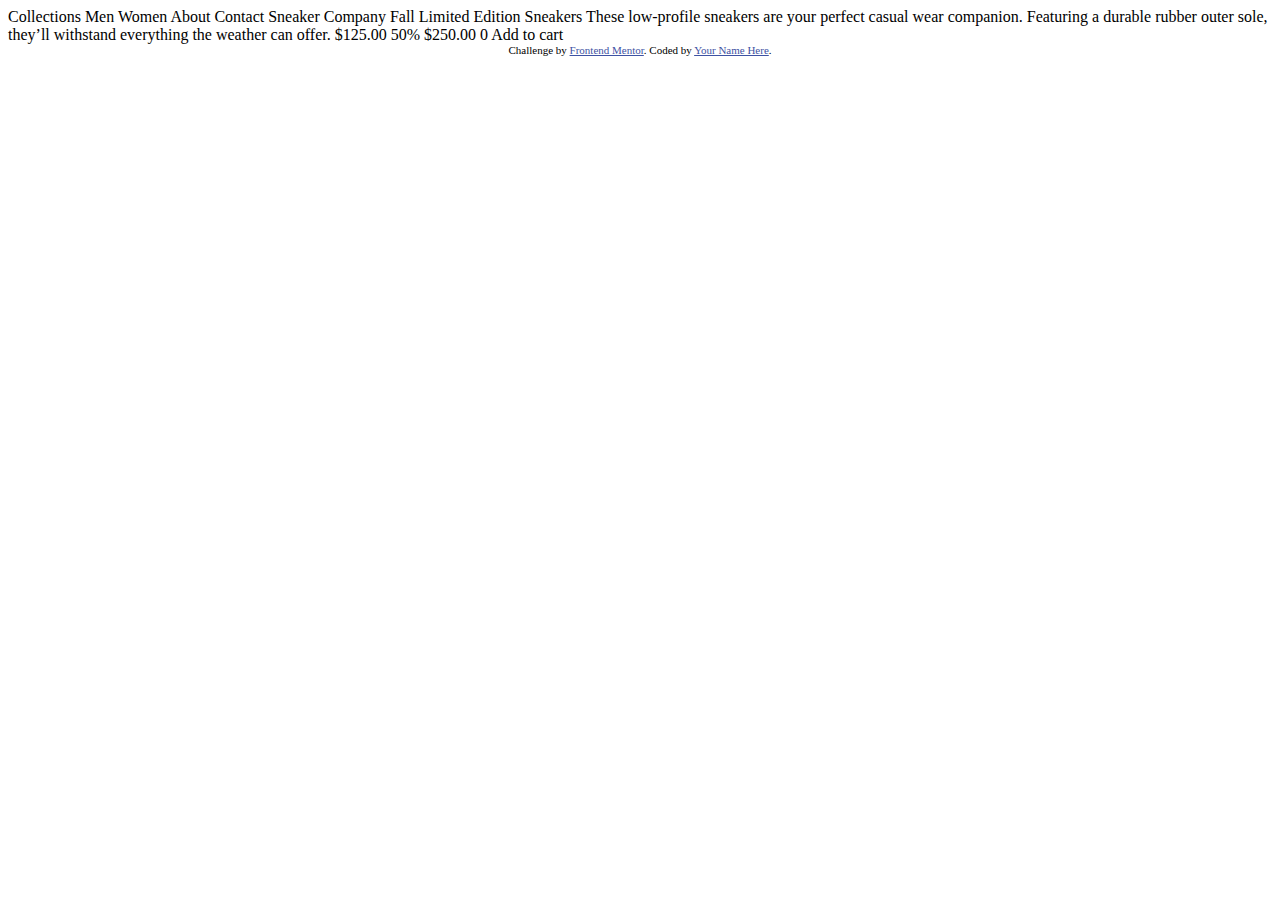
==== Frontend Mentor - ecommerce-product-page-main/index.html @ d1778976 "First Commit - Files provided by Frontend Mentor" ====
<!DOCTYPE html>
<html lang="en">
<head>
  <meta charset="UTF-8">
  <meta name="viewport" content="width=device-width, initial-scale=1.0"> <!-- displays site properly based on user's device -->

  <link rel="icon" type="image/png" sizes="32x32" href="./images/favicon-32x32.png">
  
  <title>Frontend Mentor | E-commerce product page</title>

  <!-- Feel free to remove these styles or customise in your own stylesheet 👍 -->
  <style>
    .attribution { font-size: 11px; text-align: center; }
    .attribution a { color: hsl(228, 45%, 44%); }
  </style>
</head>
<body>

  Collections
  Men
  Women
  About
  Contact

  Sneaker Company

  Fall Limited Edition Sneakers

  These low-profile sneakers are your perfect casual wear companion. Featuring a 
  durable rubber outer sole, they’ll withstand everything the weather can offer.

  $125.00
  50%
  $250.00

  0
  Add to cart
  
  <div class="attribution">
    Challenge by <a href="https://www.frontendmentor.io?ref=challenge" target="_blank">Frontend Mentor</a>. 
    Coded by <a href="#">Your Name Here</a>.
  </div>
</body>
</html>
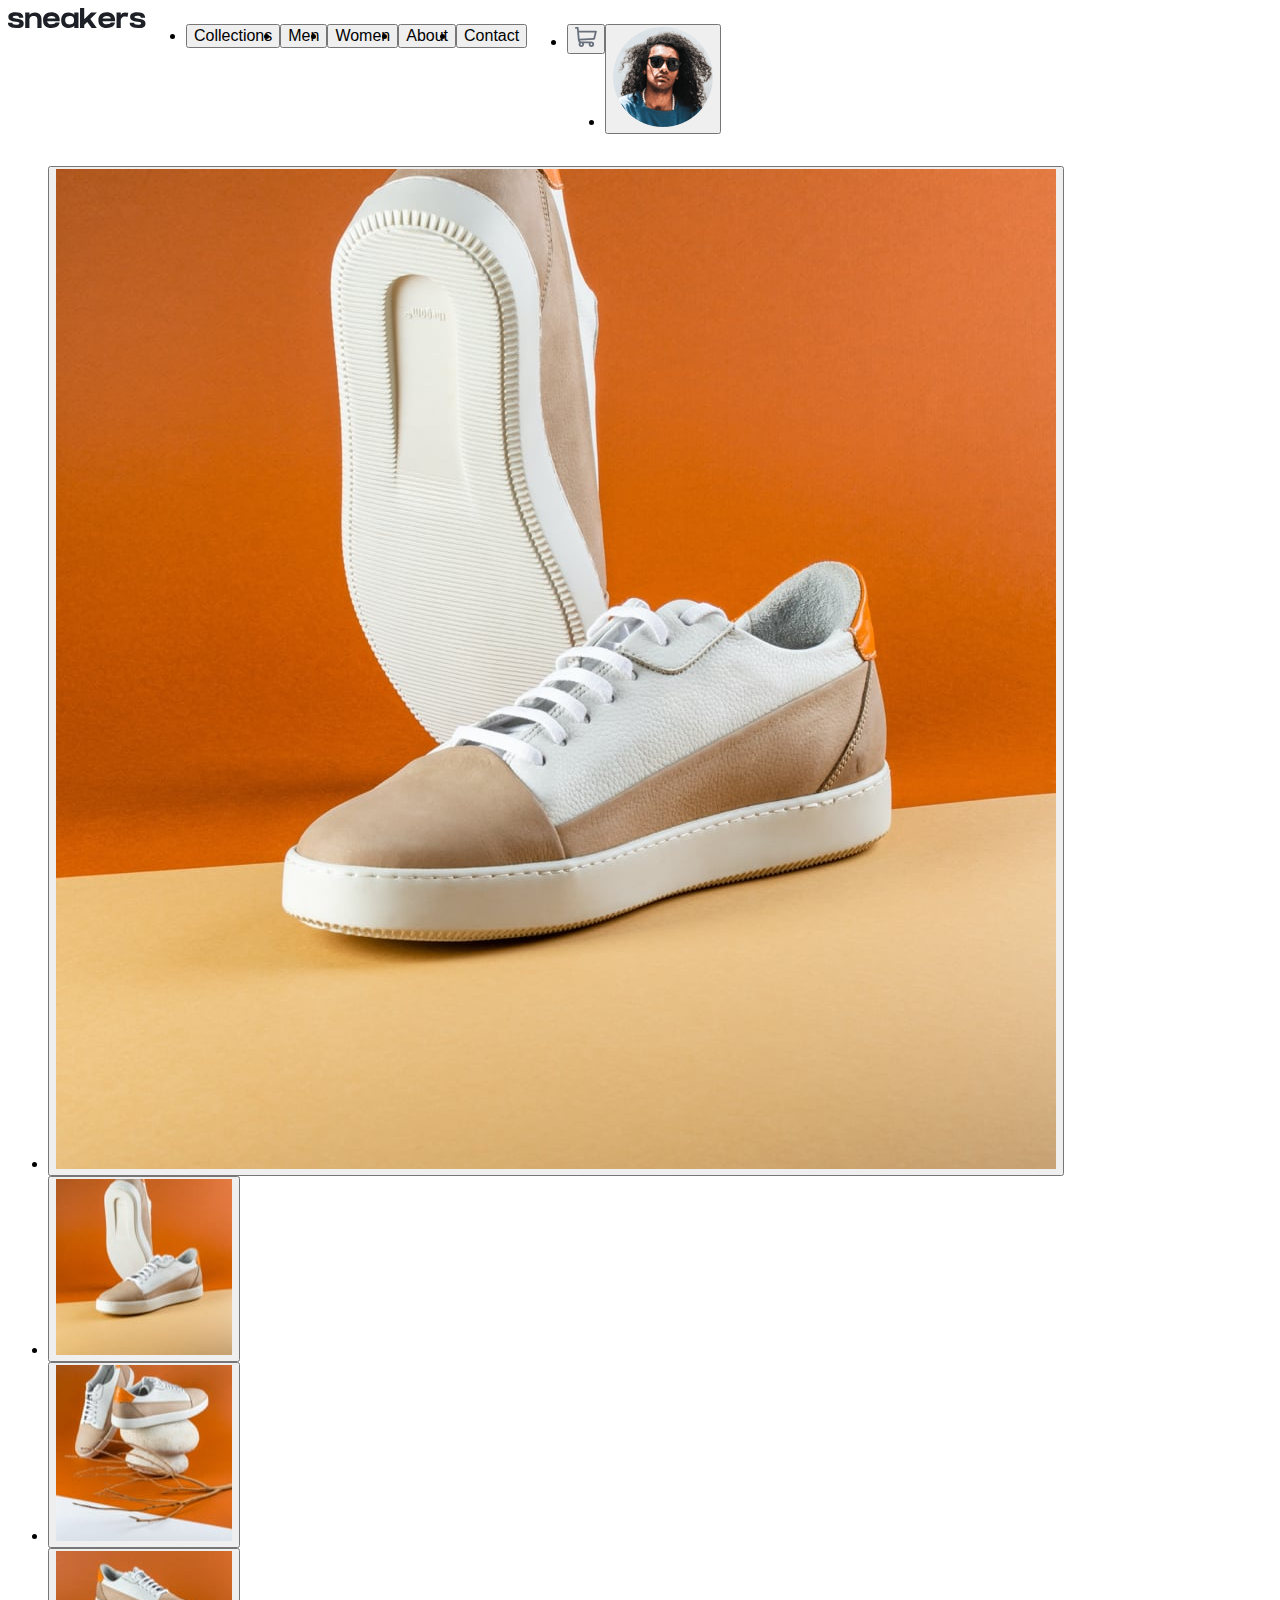
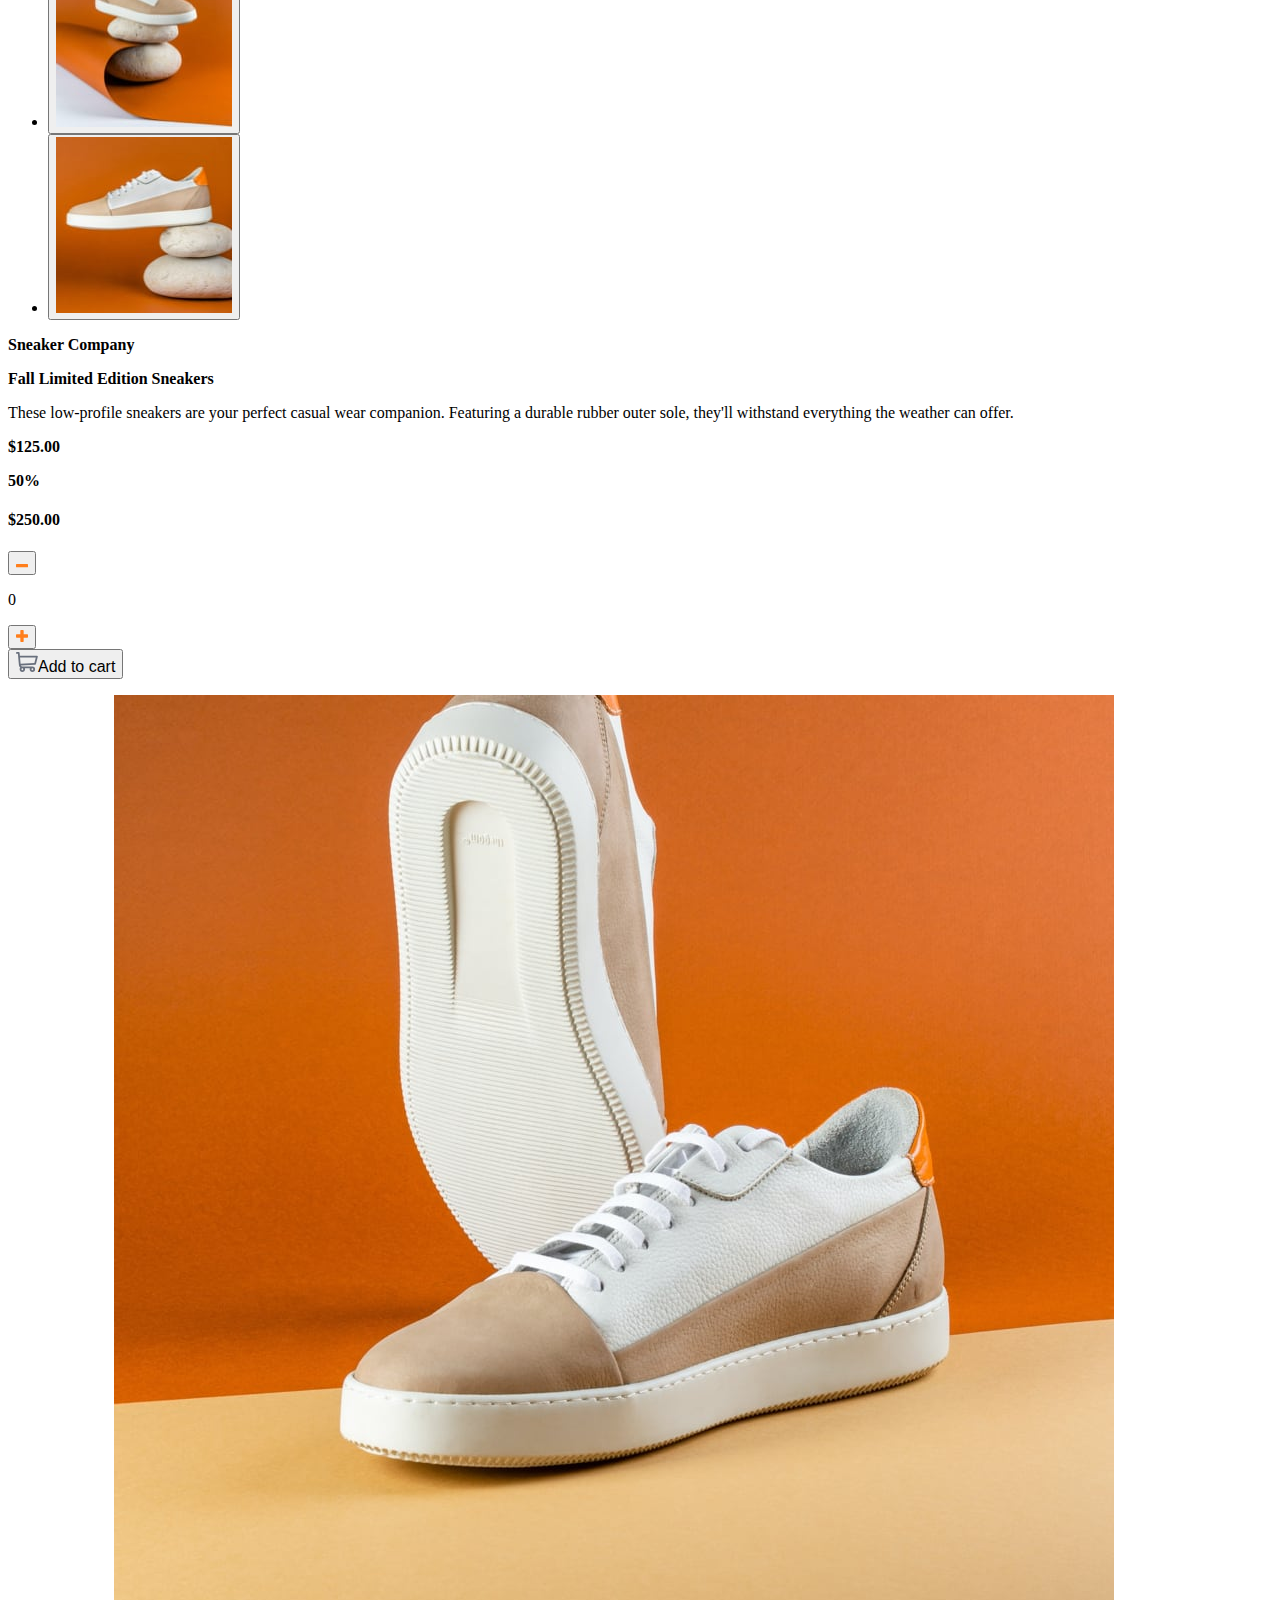
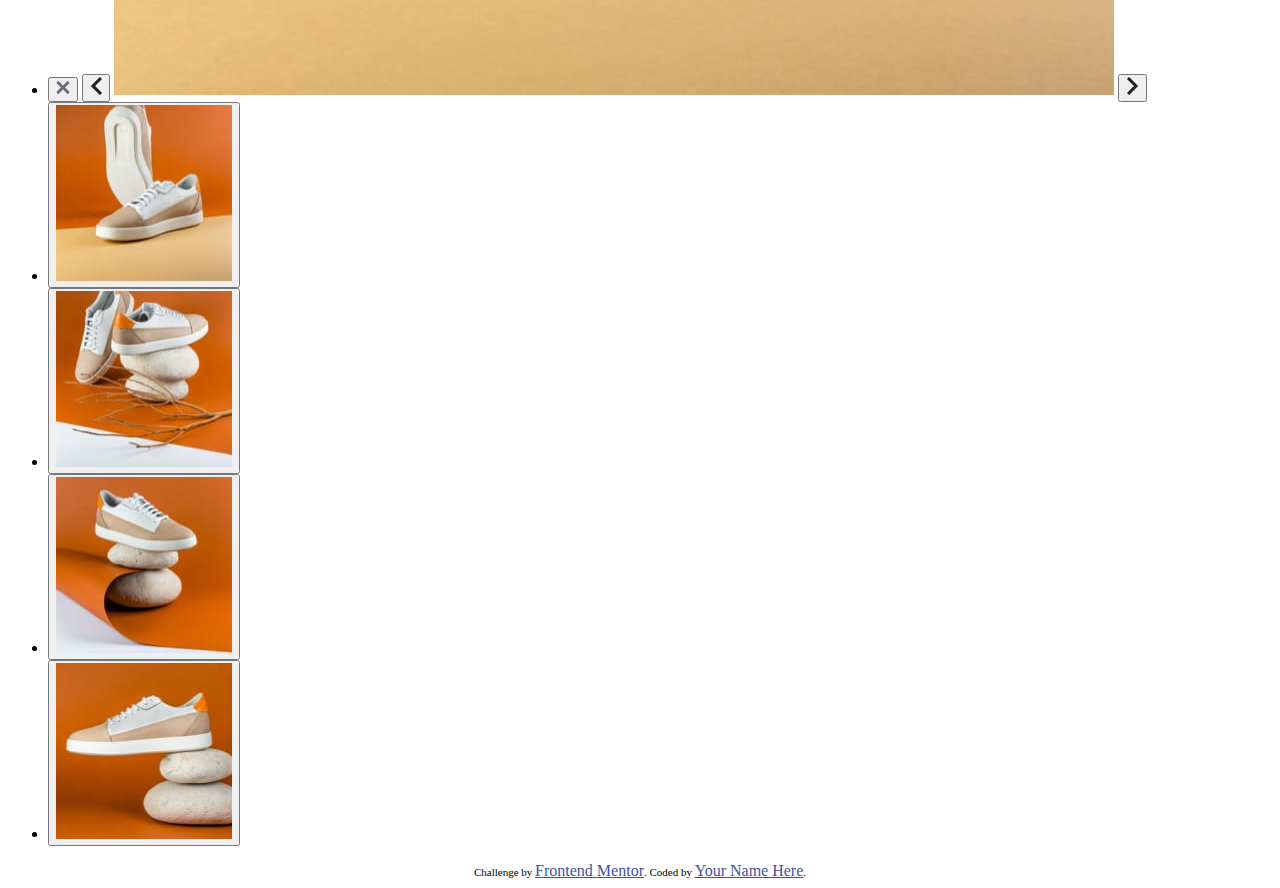
==== commit 97a6e789: "Second Commit - Layout of HTML structure" ====
--- a/Frontend Mentor - ecommerce-product-page-main/index.html
+++ b/Frontend Mentor - ecommerce-product-page-main/index.html
@@ -5,36 +5,104 @@
   <meta name="viewport" content="width=device-width, initial-scale=1.0"> <!-- displays site properly based on user's device -->
 
   <link rel="icon" type="image/png" sizes="32x32" href="./images/favicon-32x32.png">
+  <link rel="stylesheet" href="styles.css">
+  <script src="main.js" defer></script>
+
+  <title>Frontend Mentor | E-commerce product page</title>
   
-  <title>Frontend Mentor | E-commerce product page</title>
-
-  <!-- Feel free to remove these styles or customise in your own stylesheet 👍 -->
-  <style>
-    .attribution { font-size: 11px; text-align: center; }
-    .attribution a { color: hsl(228, 45%, 44%); }
-  </style>
 </head>
 <body>
-
-  Collections
-  Men
-  Women
-  About
-  Contact
-
-  Sneaker Company
-
-  Fall Limited Edition Sneakers
-
-  These low-profile sneakers are your perfect casual wear companion. Featuring a 
-  durable rubber outer sole, they’ll withstand everything the weather can offer.
-
-  $125.00
-  50%
-  $250.00
-
-  0
-  Add to cart
+  <header>
+    <logo><img src="images/logo.svg" alt="logo image"></logo>
+    <nav>
+      <ul class="navBarLeftList">
+        <li>
+          <button>Collections</button>
+        </li>
+        <li>
+          <button>Men</button>
+        </li>
+        <li>
+          <button>Women</button>
+        </li>
+        <li>
+          <button>About</button>
+        </li>
+        <li>
+          <button>Contact</button>
+        </li>
+      </ul>
+      <ul class="navBarRightList">
+        <li>
+          <button><img src="images/icon-cart.svg" alt="cart image and button"></button>
+        </li>
+        <li>
+          <button><img src="images/image-avatar.png" alt="avatar image - portrait of a man with sunglasses"></button>
+        </li>
+      </ul>
+    </nav>
+  </header>
+  <main>
+    <div class="leftContainer">
+      <ul>
+        <li>
+          <button class="mainImageButton"><img src="images/image-product-1.jpg" alt="Image of a pair of shoes"></button>
+        </li>
+        <li>
+          <button><img src="images\image-product-1-thumbnail.jpg" alt="differing thumbnails of same pair of shoes"></button>
+        </li>
+        <li>
+          <button><img src="images\image-product-2-thumbnail.jpg" alt="differing thumbnails of same pair of shoes"></button>
+        </li>
+        <li>
+          <button><img src="images\image-product-3-thumbnail.jpg" alt="differing thumbnails of same pair of shoes"></button>
+        </li>
+        <li>
+          <button><img src="images\image-product-4-thumbnail.jpg" alt="differing thumbnails of same pair of shoes"></button>
+        </li>
+      </ul>
+    </div>
+    <div class="rightContainer">
+      <h3>Sneaker Company</h3>
+      <h1>Fall Limited Edition Sneakers</h1>
+      <p>
+        These low-profile sneakers are your perfect casual wear companion. Featuring a durable rubber outer sole, they<span>&#39;</span>ll withstand everything the weather can offer.
+      </p>
+      <h2>$125.00</h2>
+      <h3>50%</h3>
+      <h4>$250.00</h4>
+      <div class="priceContainer">
+        <div class="priceContainerNumber">
+          <button><img src="images/icon-minus.svg" alt="minus symbol for selection of amount of shoes"></button>
+          <p>0</p>
+          <button><img src="images/icon-plus.svg" alt="plus symbol for selection of amount of shoes"></button>
+        </div>
+        <button><img src="images/icon-cart.svg" alt="icon image of a shopping cart">Add to cart</button>
+      </div>
+    </div>
+    <div class="lightBoxGallery">
+      <ul>
+        <li>
+          <button class="closeLightBoxButton"><img src="images/icon-close.svg" alt="close button image"></button>
+          <button class="previousButton"><img src="images/icon-previous.svg" alt="previous button image"></button>
+          <img src= "images/image-product-1.jpg" class="lightBoxGalleryMain" alt="Image of the shoe product">
+          <button class="nextButton"><img src="images/icon-next.svg" alt="next button image"></button>
+        </li>
+        <li>
+          <button><img src="images\image-product-1-thumbnail.jpg" alt="differing thumbnails of same pair of shoes"></button>
+        </li>
+        <li>
+          <button><img src="images\image-product-2-thumbnail.jpg" alt="differing thumbnails of same pair of shoes"></button>
+        </li>
+        <li>
+          <button><img src="images\image-product-3-thumbnail.jpg" alt="differing thumbnails of same pair of shoes"></button>
+        </li>
+        <li>
+          <button><img src="images\image-product-4-thumbnail.jpg" alt="differing thumbnails of same pair of shoes"></button>
+        </li>
+      </ul>
+    </div>
+  </main>
   
   <div class="attribution">
     Challenge by <a href="https://www.frontendmentor.io?ref=challenge" target="_blank">Frontend Mentor</a>. 
--- a/Frontend Mentor - ecommerce-product-page-main/styles.css
+++ b/Frontend Mentor - ecommerce-product-page-main/styles.css
@@ -0,0 +1,50 @@
+/*GLOBAL SECTION */
+ * {
+     font-size: 16px;
+ }
+
+
+
+/*NAV BAR SECTION */
+
+header {
+    display: flex;
+}
+
+nav {
+    display: flex;
+    width: 100%;
+    height: 10%;
+}
+
+.navBarLeftList {
+    display: flex;
+}
+
+.navBarRightList {
+    display: flex;
+}
+
+
+
+
+
+
+
+
+
+
+
+
+
+
+/* ATTRIBUTES SECTION */
+
+.attribution {
+    font-size: 11px; 
+    text-align: center;
+}
+
+.attribution a {
+     color: hsl(228, 45%, 44%); 
+}
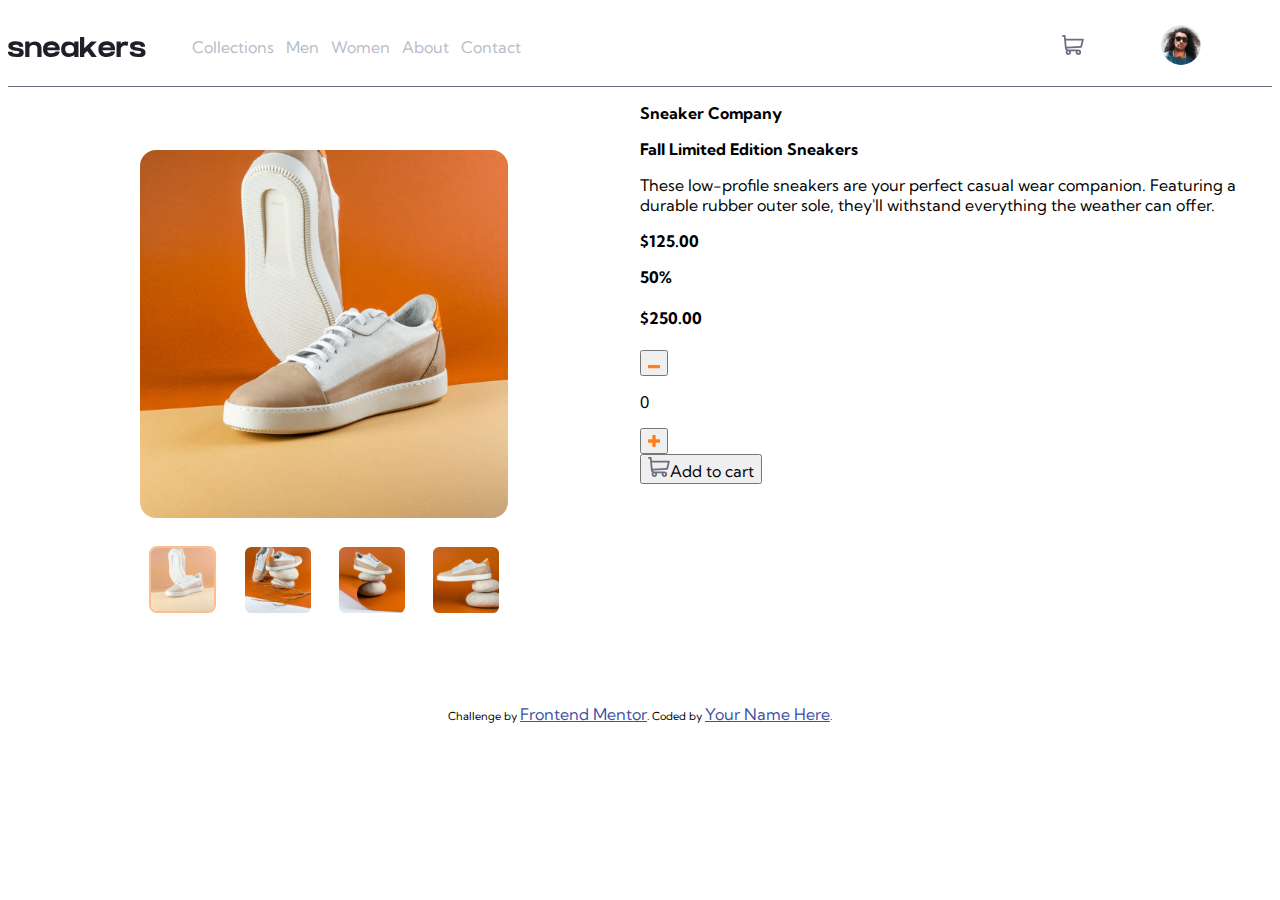
==== commit e8b11df2: "Second Commit - Updates to CSS and beginning JS" ====
--- a/Frontend Mentor - ecommerce-product-page-main/index.html
+++ b/Frontend Mentor - ecommerce-product-page-main/index.html
@@ -6,6 +6,7 @@
 
   <link rel="icon" type="image/png" sizes="32x32" href="./images/favicon-32x32.png">
   <link rel="stylesheet" href="styles.css">
+  <link href="https://fonts.googleapis.com/css2?family=Kumbh+Sans:wght@400;700&display=swap" rel="stylesheet">
   <script src="main.js" defer></script>
 
   <title>Frontend Mentor | E-commerce product page</title>
@@ -13,7 +14,9 @@
 </head>
 <body>
   <header>
-    <logo><img src="images/logo.svg" alt="logo image"></logo>
+    <div class="logoContainer">
+      <img class="logoImage" src="images/logo.svg" alt="logo image">
+    </div>
     <nav>
       <ul class="navBarLeftList">
         <li>
@@ -37,30 +40,32 @@
           <button><img src="images/icon-cart.svg" alt="cart image and button"></button>
         </li>
         <li>
-          <button><img src="images/image-avatar.png" alt="avatar image - portrait of a man with sunglasses"></button>
+          <button><img class="avatarImage" src="images/image-avatar.png" alt="avatar image - portrait of a man with sunglasses"></button>
         </li>
       </ul>
     </nav>
   </header>
   <main>
-    <div class="leftContainer">
-      <ul>
-        <li>
-          <button class="mainImageButton"><img src="images/image-product-1.jpg" alt="Image of a pair of shoes"></button>
-        </li>
-        <li>
-          <button><img src="images\image-product-1-thumbnail.jpg" alt="differing thumbnails of same pair of shoes"></button>
-        </li>
-        <li>
-          <button><img src="images\image-product-2-thumbnail.jpg" alt="differing thumbnails of same pair of shoes"></button>
-        </li>
-        <li>
-          <button><img src="images\image-product-3-thumbnail.jpg" alt="differing thumbnails of same pair of shoes"></button>
-        </li>
-        <li>
-          <button><img src="images\image-product-4-thumbnail.jpg" alt="differing thumbnails of same pair of shoes"></button>
-        </li>
-      </ul>
+    <div class="leftContainerOuter">
+      <div class="leftContainerInner">
+        <div class="mainImageContainer">
+          <button class="mainImageButton"><img class="mainImage" src="images/image-product-1.jpg" alt="Image of a pair of shoes"></button>
+        </div>
+        <ul class = leftContainerList>
+          <li>
+            <button id="listOne" class="active"><img src="images/image-product-1-thumbnail.jpg" alt="differing thumbnails of same pair of shoes"></button>
+          </li>
+          <li>
+            <button id="listTwo"><img src="images/image-product-2-thumbnail.jpg" alt="differing thumbnails of same pair of shoes"></button>
+          </li>
+          <li>
+            <button id="listThree"><img src="images/image-product-3-thumbnail.jpg" alt="differing thumbnails of same pair of shoes"></button>
+          </li>
+          <li>
+            <button id="listFour"><img src="images/image-product-4-thumbnail.jpg" alt="differing thumbnails of same pair of shoes"></button>
+          </li>
+        </ul>
+      </div>
     </div>
     <div class="rightContainer">
       <h3>Sneaker Company</h3>
@@ -80,6 +85,8 @@
         <button><img src="images/icon-cart.svg" alt="icon image of a shopping cart">Add to cart</button>
       </div>
     </div>
+  </main>
+  <section>
     <div class="lightBoxGallery">
       <ul>
         <li>
@@ -102,7 +109,7 @@
         </li>
       </ul>
     </div>
-  </main>
+  </section>
   
   <div class="attribution">
     Challenge by <a href="https://www.frontendmentor.io?ref=challenge" target="_blank">Frontend Mentor</a>. 
--- a/Frontend Mentor - ecommerce-product-page-main/styles.css
+++ b/Frontend Mentor - ecommerce-product-page-main/styles.css
@@ -1,30 +1,189 @@
 /*GLOBAL SECTION */
  * {
      font-size: 16px;
+     font-family: 'Kumbh Sans', sans-serif;
  }
 
+ html {
+     max-height: 300rem;
+ }
+
 
 
 /*NAV BAR SECTION */
 
 header {
     display: flex;
+    border-bottom: 0.1rem solid hsl(219, 9%, 45%);
+}
+
+.logoContainer {
+    display: flex;
+    align-items: center;
+}
+
+.logoImage {
+    display: flex;
 }
 
 nav {
-    display: flex;
+    display: grid;
     width: 100%;
     height: 10%;
+    align-items: center;
+    grid-template-columns: 3fr 1fr;
+}
+
+nav button {
+    background-color: white;
+    border: none;
+    color: hsl(220, 14%, 75%);
+}
+
+nav li {
+    list-style-type: none;
 }
 
 .navBarLeftList {
     display: flex;
+    grid-column: 1 / 1;
+    height: 100%;
+    align-items: center;
+}
+
+.navBarLeftList li {
+    display: flex;
+    height: 100%;
+}
+
+.navBarLeftList button:hover {
+    border-bottom: 0.2rem solid orange;
+    color: black;
+    transition: 0.1s;
 }
 
 .navBarRightList {
     display: flex;
-}
-
+    grid-column: 2 / 2;
+    align-items: center;
+    justify-content: space-evenly;
+    padding: 0;
+}
+
+
+.avatarImage {
+    height: 2.5rem;
+    width: 2.5rem;
+    border-radius: 50%;
+}
+
+.avatarImage:hover {
+    border: 0.2rem solid hsl(26, 100%, 55%);
+    transition: 0.1s;
+}
+
+
+/* MAIN SECTION */
+
+main {
+    display: grid;
+    grid-template-columns: 1fr 1fr;
+    max-height: 60rem;
+    height: max-content;
+}
+
+.leftContainerOuter {
+    grid-column: 1 / 1;
+    display: flex;
+    height: fit-content;
+    width: fit-content;
+    justify-content: center;
+    align-items: center;
+    padding: 10%;
+}
+
+.leftContainerInner {
+    display: grid;
+    grid-template-rows: 3fr 1fr;
+    grid-template-columns: 1fr 3fr 3fr 1fr;
+    flex-wrap: wrap;
+    justify-items: center;
+}
+
+.mainImageContainer {
+    display: flex;
+    grid-area: 1 / 2 / 1 / span 2;
+    flex-direction: column;
+    align-items: center;
+    justify-content: center;
+}
+
+.mainImageButton {
+    max-height: 23rem;
+    max-width: 23rem;
+    border: none;
+    background-color: white;
+    padding: 0;
+}
+
+.mainImage {
+    max-height: 100%;
+    max-width: 100%;
+    border-radius: 1rem;
+}
+
+.leftContainerInner li {
+    list-style-type: none;
+    display: flex;
+    align-items: center;
+    justify-content: space-evenly;
+
+}
+
+.leftContainerList {
+    display: flex;
+    flex-direction: row;
+    grid-area: 2 / 2 / 2 / span 2;
+    padding: 0;
+    align-items: center;
+    max-width: 25rem;
+}
+
+.leftContainerList li {
+    width: fit-content;
+    height: fit-content;
+}
+
+.leftContainerList img {
+    max-width: 100%;
+    max-height: 100%;
+    display: flex;
+    border-radius: 0.4rem;
+}
+
+.leftContainerList button {
+    max-width: 70%;
+    max-height: 70%;
+    display: flex;
+    justify-content: center;
+    align-items: center;
+    padding: 0;
+    border-radius: 0.5rem;
+    border: none;
+}
+
+.leftContainerList .active {
+    border: 2px solid hsl(26, 100%, 55%);
+    opacity: 0.5;
+
+}
+
+
+/* LIGHT BOX SECTION */
+
+.lightBoxGallery {
+    display: none;
+}
 
 
 
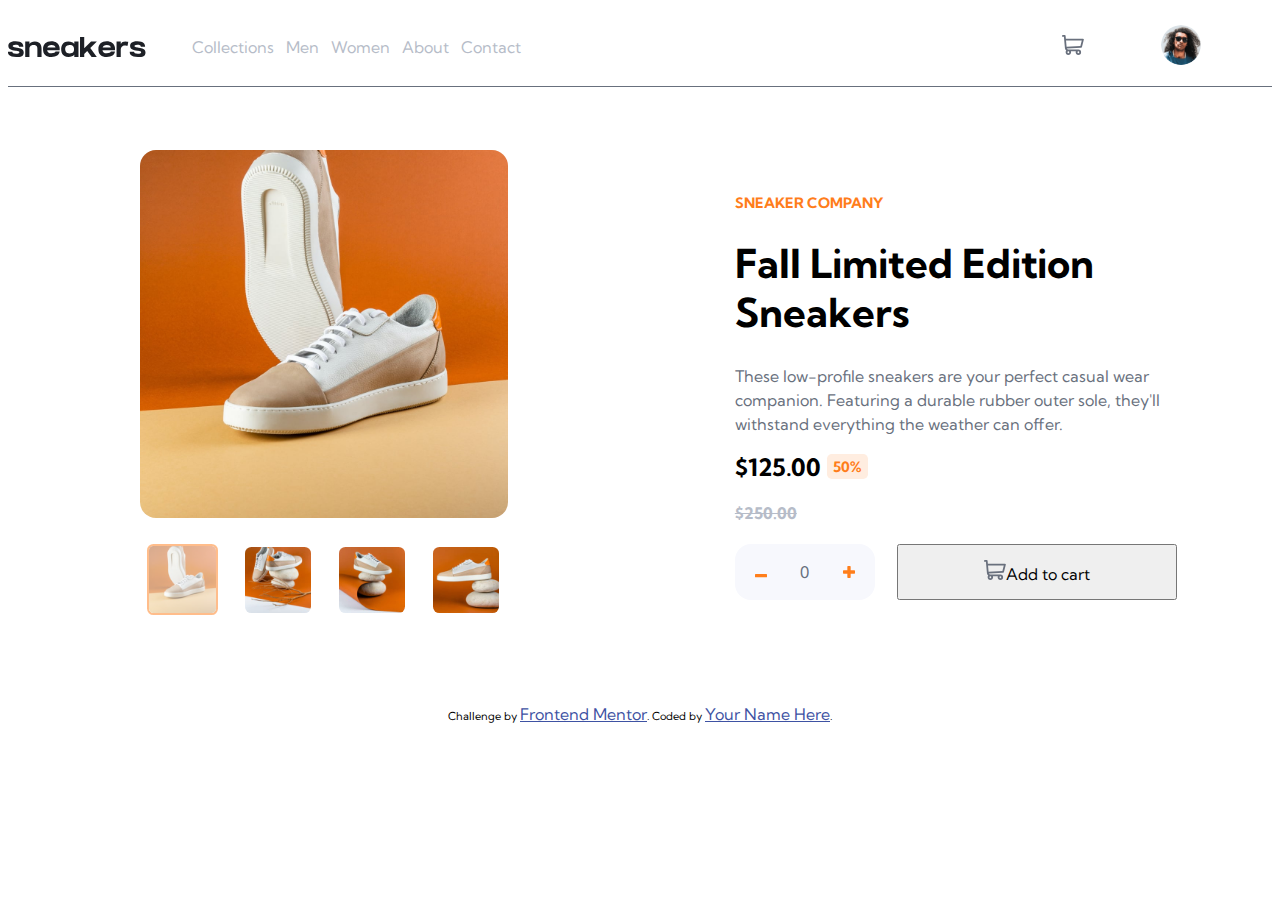
==== commit 4bbc6dc2: "Fourth Commit - Updates to desktop functionality" ====
--- a/Frontend Mentor - ecommerce-product-page-main/index.html
+++ b/Frontend Mentor - ecommerce-product-page-main/index.html
@@ -49,40 +49,48 @@
     <div class="leftContainerOuter">
       <div class="leftContainerInner">
         <div class="mainImageContainer">
-          <button class="mainImageButton"><img class="mainImage" src="images/image-product-1.jpg" alt="Image of a pair of shoes"></button>
+          <img class="mainImage" src="images/image-product-1.jpg" alt="Image of a pair of shoes">
         </div>
-        <ul class = leftContainerList>
-          <li>
-            <button id="listOne" class="active"><img src="images/image-product-1-thumbnail.jpg" alt="differing thumbnails of same pair of shoes"></button>
-          </li>
-          <li>
-            <button id="listTwo"><img src="images/image-product-2-thumbnail.jpg" alt="differing thumbnails of same pair of shoes"></button>
-          </li>
-          <li>
-            <button id="listThree"><img src="images/image-product-3-thumbnail.jpg" alt="differing thumbnails of same pair of shoes"></button>
-          </li>
-          <li>
-            <button id="listFour"><img src="images/image-product-4-thumbnail.jpg" alt="differing thumbnails of same pair of shoes"></button>
-          </li>
-        </ul>
+        <form class = leftContainerList>
+          <label for="listOne">
+            <input type="radio" id="listOne" name="shoe" value="listOne" checked>
+            <img src="images/image-product-1-thumbnail.jpg" alt="differing thumbnails of same pair of shoes">
+          </label>
+          <label for="listTwo">
+            <input type="radio" id="listTwo" name="shoe" value="listTwo">
+            <img src="images/image-product-2-thumbnail.jpg" alt="differing thumbnails of same pair of shoes">
+          </label>
+          <label for="listThree">
+            <input type="radio" id="listThree" name="shoe" value="listThree">
+            <img src="images/image-product-3-thumbnail.jpg" alt="differing thumbnails of same pair of shoes">
+          </label>
+          <label>
+            <input type="radio" id="listFour" name="shoe" value="listFour"> 
+            <img src="images/image-product-4-thumbnail.jpg" alt="differing thumbnails of same pair of shoes">
+          </label>
+        </form>
       </div>
     </div>
-    <div class="rightContainer">
-      <h3>Sneaker Company</h3>
-      <h1>Fall Limited Edition Sneakers</h1>
-      <p>
-        These low-profile sneakers are your perfect casual wear companion. Featuring a durable rubber outer sole, they<span>&#39;</span>ll withstand everything the weather can offer.
-      </p>
-      <h2>$125.00</h2>
-      <h3>50%</h3>
-      <h4>$250.00</h4>
-      <div class="priceContainer">
-        <div class="priceContainerNumber">
-          <button><img src="images/icon-minus.svg" alt="minus symbol for selection of amount of shoes"></button>
-          <p>0</p>
-          <button><img src="images/icon-plus.svg" alt="plus symbol for selection of amount of shoes"></button>
+    <div class="rightOuterContainer">
+      <div class="rightInnerContainer">
+        <h3>SNEAKER COMPANY</h3>
+        <h1>Fall Limited Edition Sneakers</h1>
+        <p>
+          These low-profile sneakers are your perfect casual wear companion. Featuring a durable rubber outer sole, they<span>&#39;</span>ll withstand everything the weather can offer.
+        </p>
+        <div class="priceValuesContainer">
+          <h2>$125.00</h2>
+          <h3 id="rightH3">50%</h3> 
+        </div> 
+        <h4>$250.00</h4>
+        <div class="priceContainer">
+          <div class="priceContainerNumber">
+            <button><img src="images/icon-minus.svg" alt="minus symbol for selection of amount of shoes"></button>
+            <p>0</p>
+            <button><img src="images/icon-plus.svg" alt="plus symbol for selection of amount of shoes"></button>
+          </div>
+          <button><img src="images/icon-cart.svg" alt="icon image of a shopping cart">Add to cart</button>
         </div>
-        <button><img src="images/icon-cart.svg" alt="icon image of a shopping cart">Add to cart</button>
       </div>
     </div>
   </main>
--- a/Frontend Mentor - ecommerce-product-page-main/styles.css
+++ b/Frontend Mentor - ecommerce-product-page-main/styles.css
@@ -92,6 +92,8 @@
     height: max-content;
 }
 
+/* MAIN LEFT SECTION */
+
 .leftContainerOuter {
     grid-column: 1 / 1;
     display: flex;
@@ -118,26 +120,10 @@
     justify-content: center;
 }
 
-.mainImageButton {
+.mainImage {
     max-height: 23rem;
     max-width: 23rem;
-    border: none;
-    background-color: white;
-    padding: 0;
-}
-
-.mainImage {
-    max-height: 100%;
-    max-width: 100%;
     border-radius: 1rem;
-}
-
-.leftContainerInner li {
-    list-style-type: none;
-    display: flex;
-    align-items: center;
-    justify-content: space-evenly;
-
 }
 
 .leftContainerList {
@@ -149,34 +135,109 @@
     max-width: 25rem;
 }
 
-.leftContainerList li {
-    width: fit-content;
-    height: fit-content;
+.leftContainerList label {
+    display: flex;
+    justify-content: center;
+}
+
+.leftContainerList [type=radio] {
+    position: absolute;
+    opacity: 0;
+    width: 0;
+    height: 0;
+}
+
+.leftContainerList [type=radio] + img {
+    cursor: pointer;
 }
 
 .leftContainerList img {
-    max-width: 100%;
-    max-height: 100%;
-    display: flex;
-    border-radius: 0.4rem;
-}
-
-.leftContainerList button {
     max-width: 70%;
     max-height: 70%;
     display: flex;
-    justify-content: center;
-    align-items: center;
-    padding: 0;
-    border-radius: 0.5rem;
-    border: none;
-}
-
-.leftContainerList .active {
+    border-radius: 0.4rem;
+}
+
+
+.leftContainerList [type=radio]:checked + img {
     border: 2px solid hsl(26, 100%, 55%);
     opacity: 0.5;
-
-}
+}
+
+/*MAIN RIGHT SECTION */
+
+.rightOuterContainer {
+    display: flex;
+    justify-content: center;
+    align-items: center;
+}
+
+.rightInnerContainer {
+    height: 70%;
+    width: 70%;
+}
+
+.rightInnerContainer h1 {
+    font-size: 2.5rem;
+}
+
+.rightInnerContainer p {
+    color:hsl(219, 9%, 45%);
+    line-height: 1.5rem;
+}
+
+.priceValuesContainer {
+    display: flex;
+    align-items: center;
+    width: 30%;
+    height: fit-content;
+    justify-content: space-between;
+}
+
+.rightInnerContainer h2 {
+    font-size: 1.5rem;
+    display: inline;
+    margin: 0;
+}
+
+.rightInnerContainer h3 {
+    color: hsl(26, 100%, 55%);
+    font-size: 0.9rem;
+}
+
+#rightH3 {
+    background-color: hsl(25, 100%, 94%);
+    width: fit-content;
+    padding: 0.2rem 0.4rem;
+    border-radius: 0.3rem;
+    margin: 0;
+}
+
+.rightInnerContainer h4 {
+    color: hsl(220, 14%, 75%);
+    text-decoration: line-through;
+}
+
+.priceContainer {
+    display: grid;
+    grid-template-columns: 1fr 2fr;
+    column-gap: 5%;
+}
+
+.priceContainerNumber {
+    grid-column: 1 / 1;
+    display: flex;
+    background-color: hsl(223, 64%, 98%);
+    align-items: center;
+    justify-content: space-around;
+    border-radius: 1rem;
+}
+.priceContainerNumber button {
+    border: none;
+    background-color: hsl(223, 64%, 98%);
+}
+
+
 
 
 /* LIGHT BOX SECTION */
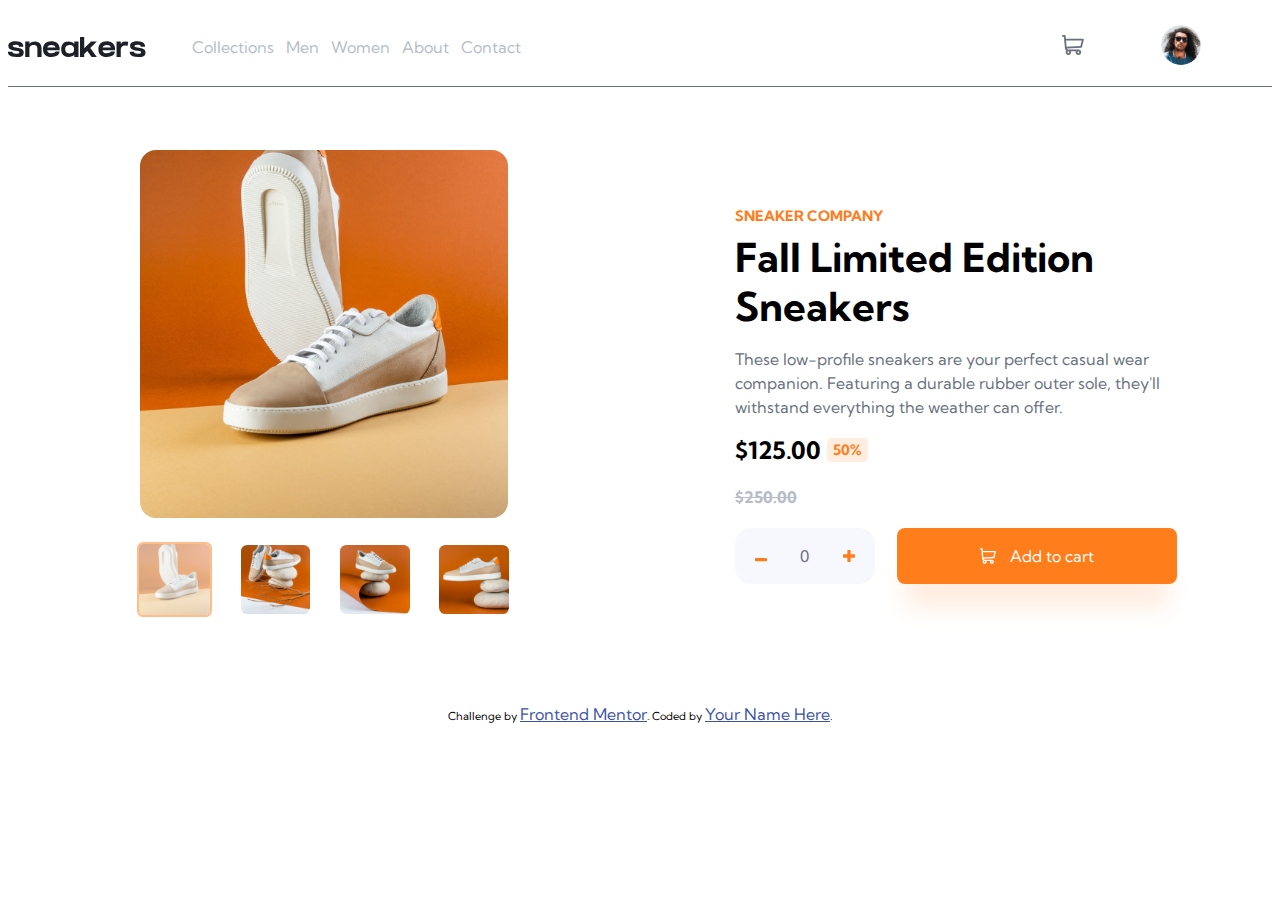
==== commit 75134073: "25/5 Commit - Updated CSS and Lightbox" ====
--- a/Frontend Mentor - ecommerce-product-page-main/index.html
+++ b/Frontend Mentor - ecommerce-product-page-main/index.html
@@ -85,37 +85,43 @@
         <h4>$250.00</h4>
         <div class="priceContainer">
           <div class="priceContainerNumber">
-            <button><img src="images/icon-minus.svg" alt="minus symbol for selection of amount of shoes"></button>
-            <p>0</p>
-            <button><img src="images/icon-plus.svg" alt="plus symbol for selection of amount of shoes"></button>
+            <button id="minusShoe"><img src="images/icon-minus.svg" alt="minus symbol for selection of amount of shoes"></button>
+            <p><span class="shoeTally">0</span></p>
+            <button id="addShoe"><img src="images/icon-plus.svg" alt="plus symbol for selection of amount of shoes"></button>
           </div>
-          <button><img src="images/icon-cart.svg" alt="icon image of a shopping cart">Add to cart</button>
+          <button class="addToCartButton"><img src="images/icon-cart.svg" alt="icon image of a shopping cart">Add to cart</button>
         </div>
       </div>
     </div>
   </main>
   <section>
     <div class="lightBoxGallery">
-      <ul>
-        <li>
+      <div class="leftContainerInner">
+        <div class="mainImageContainer">
           <button class="closeLightBoxButton"><img src="images/icon-close.svg" alt="close button image"></button>
           <button class="previousButton"><img src="images/icon-previous.svg" alt="previous button image"></button>
-          <img src= "images/image-product-1.jpg" class="lightBoxGalleryMain" alt="Image of the shoe product">
+          <img class="mainImage" src="images/image-product-1.jpg" alt="Image of a pair of shoes">
           <button class="nextButton"><img src="images/icon-next.svg" alt="next button image"></button>
-        </li>
-        <li>
-          <button><img src="images\image-product-1-thumbnail.jpg" alt="differing thumbnails of same pair of shoes"></button>
-        </li>
-        <li>
-          <button><img src="images\image-product-2-thumbnail.jpg" alt="differing thumbnails of same pair of shoes"></button>
-        </li>
-        <li>
-          <button><img src="images\image-product-3-thumbnail.jpg" alt="differing thumbnails of same pair of shoes"></button>
-        </li>
-        <li>
-          <button><img src="images\image-product-4-thumbnail.jpg" alt="differing thumbnails of same pair of shoes"></button>
-        </li>
-      </ul>
+        </div>
+        <form class = leftContainerList>
+          <label for="listOne">
+            <input type="radio" id="listOne" name="shoe" value="listOne" checked>
+            <img src="images/image-product-1-thumbnail.jpg" alt="differing thumbnails of same pair of shoes">
+          </label>
+          <label for="listTwo">
+            <input type="radio" id="listTwo" name="shoe" value="listTwo">
+            <img src="images/image-product-2-thumbnail.jpg" alt="differing thumbnails of same pair of shoes">
+          </label>
+          <label for="listThree">
+            <input type="radio" id="listThree" name="shoe" value="listThree">
+            <img src="images/image-product-3-thumbnail.jpg" alt="differing thumbnails of same pair of shoes">
+          </label>
+          <label>
+            <input type="radio" id="listFour" name="shoe" value="listFour"> 
+            <img src="images/image-product-4-thumbnail.jpg" alt="differing thumbnails of same pair of shoes">
+          </label>
+        </form>
+      </div>
     </div>
   </section>
   
--- a/Frontend Mentor - ecommerce-product-page-main/styles.css
+++ b/Frontend Mentor - ecommerce-product-page-main/styles.css
@@ -90,6 +90,8 @@
     grid-template-columns: 1fr 1fr;
     max-height: 60rem;
     height: max-content;
+    justify-items: center;
+    align-items:center;
 }
 
 /* MAIN LEFT SECTION */
@@ -101,7 +103,7 @@
     width: fit-content;
     justify-content: center;
     align-items: center;
-    padding: 10%;
+    padding: 10% 5%;
 }
 
 .leftContainerInner {
@@ -126,6 +128,11 @@
     border-radius: 1rem;
 }
 
+.mainImage:hover {
+    opacity: 0.5;
+    transition: 0.1s;
+}
+
 .leftContainerList {
     display: flex;
     flex-direction: row;
@@ -179,6 +186,7 @@
 
 .rightInnerContainer h1 {
     font-size: 2.5rem;
+    margin: 0.5rem 0;
 }
 
 .rightInnerContainer p {
@@ -203,6 +211,7 @@
 .rightInnerContainer h3 {
     color: hsl(26, 100%, 55%);
     font-size: 0.9rem;
+    margin: 0;
 }
 
 #rightH3 {
@@ -237,6 +246,29 @@
     background-color: hsl(223, 64%, 98%);
 }
 
+.addToCartButton {
+    background-color: hsl(26, 100%, 55%);
+    color: white;
+    display: flex;
+    align-items: center;
+    justify-content: center;
+    border: none;
+    border-radius: 0.5rem;
+    box-shadow: 0rem 2rem 1.5rem -0.5rem hsl(25, 100%, 94%);
+}
+
+.addToCartButton:hover {
+    opacity: 0.5;
+}
+
+.addToCartButton img {
+    color: white;
+    filter:brightness(0) invert(1);
+    margin-right: 5%;
+    height: 1rem;
+    width: 1rem;
+}
+
 
 
 
@@ -244,9 +276,75 @@
 
 .lightBoxGallery {
     display: none;
-}
-
-
+    position: absolute;
+    top: 0%;
+    left: 0%;
+    height: 100%;
+    width: 100%;
+    background-color: hsla(0, 0%, 0%, 0.75);
+    z-index: 1;
+    align-items: center;
+    justify-content: center;
+}
+
+.lightBoxGallery .mainImageContainer {
+    position: relative;
+}
+
+.closeLightBoxButton {
+    background-color:hsla(0, 0%, 0%, 0);
+    border: none;
+    padding: 0;
+    position: absolute;
+    top: -10%;
+    right: 0%;
+}
+
+.closeLightBoxButton img {
+    filter: brightness(0) invert(1);
+}
+
+
+.previousButton {
+    position: absolute;
+    left: -5.5%;
+    top: 45%;
+    border-radius: 50%;
+    padding: 1rem;
+    border: 0;
+}
+
+.previousButton img {
+    display: flex;
+    height: 70%;
+    width: 70%;
+}
+
+.previousButton:active {
+    background-color: hsl(26, 100%, 55%);
+    transition: 0.1s;
+}
+
+.nextButton {
+    position: absolute;
+    right: -5.5%;
+    top: 45%;
+    border-radius: 50%;
+    padding: 1rem;
+    border: 0;
+}
+
+.nextButton img {
+    display: flex;
+    height: 70%;
+    width: 70%;
+    margin-left: 22%;
+}
+
+.nextButton:active {
+    background-color: hsl(26, 100%, 55%);
+    transition: 0.1s;
+}
 
 
 
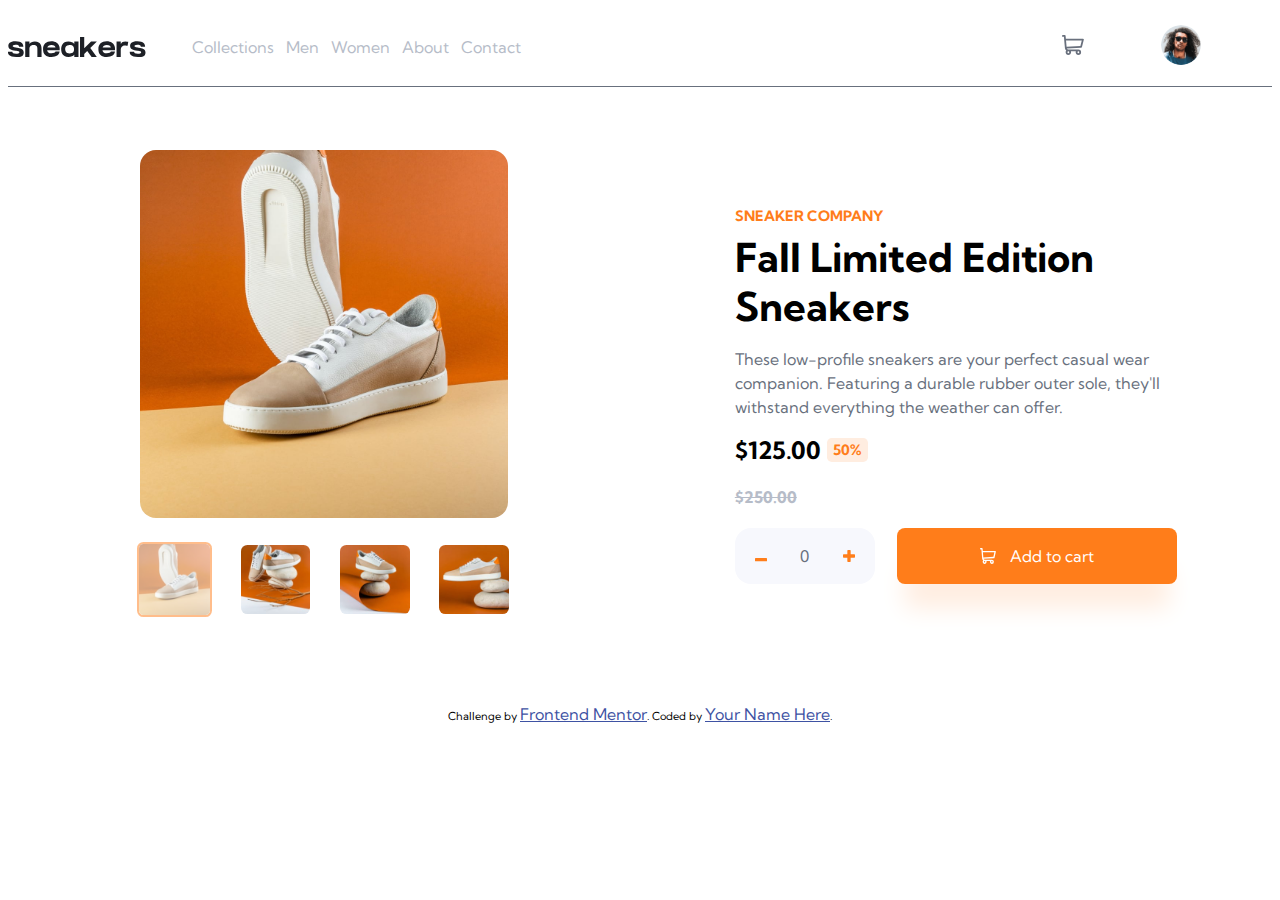
==== commit cc7af89c: "26.5.22 Commit - Updated JS logic for Desktop" ====
--- a/Frontend Mentor - ecommerce-product-page-main/index.html
+++ b/Frontend Mentor - ecommerce-product-page-main/index.html
@@ -36,8 +36,24 @@
         </li>
       </ul>
       <ul class="navBarRightList">
-        <li>
-          <button><img src="images/icon-cart.svg" alt="cart image and button"></button>
+        <li id="cartButton">
+          <button><img src="images/icon-cart.svg" alt="cart image and button"><span id="cartValueNumber">0</span></button>
+          <div class = "cartContainer">
+            <p>Cart</p>
+            <div class="cartContainerEmpty">
+              <p>Your cart is empty.</p>
+            </div>
+            <div class="cartContainerContents">
+              <div>
+                <img src="images/image-product-1-thumbnail.jpg" alt="shoe thumbnail">
+                <p>Fall Limited Edition Sneakers</p>
+                <br>
+                <p>$125.00 x</p><span class = "itemTally"></span> <span class="totalCost"></span>
+                <img src="images/icon-delete.svg" alt="Delete item / rubbish bin">
+              </div>
+              <button class="checkoutButton">Checkout</button>
+            </div>
+          </div>
         </li>
         <li>
           <button><img class="avatarImage" src="images/image-avatar.png" alt="avatar image - portrait of a man with sunglasses"></button>
@@ -64,7 +80,7 @@
             <input type="radio" id="listThree" name="shoe" value="listThree">
             <img src="images/image-product-3-thumbnail.jpg" alt="differing thumbnails of same pair of shoes">
           </label>
-          <label>
+          <label for="listFour">
             <input type="radio" id="listFour" name="shoe" value="listFour"> 
             <img src="images/image-product-4-thumbnail.jpg" alt="differing thumbnails of same pair of shoes">
           </label>
@@ -103,9 +119,9 @@
           <img class="mainImage" src="images/image-product-1.jpg" alt="Image of a pair of shoes">
           <button class="nextButton"><img src="images/icon-next.svg" alt="next button image"></button>
         </div>
-        <form class = leftContainerList>
+        <form class = "leftContainerList">
           <label for="listOne">
-            <input type="radio" id="listOne" name="shoe" value="listOne" checked>
+            <input type="radio" id="listOne" name="shoe" value="listOne">
             <img src="images/image-product-1-thumbnail.jpg" alt="differing thumbnails of same pair of shoes">
           </label>
           <label for="listTwo">
@@ -113,10 +129,10 @@
             <img src="images/image-product-2-thumbnail.jpg" alt="differing thumbnails of same pair of shoes">
           </label>
           <label for="listThree">
-            <input type="radio" id="listThree" name="shoe" value="listThree">
+            <input type="radio"id="listThree" name="shoe" value="listThree">
             <img src="images/image-product-3-thumbnail.jpg" alt="differing thumbnails of same pair of shoes">
           </label>
-          <label>
+          <label for="listFour">
             <input type="radio" id="listFour" name="shoe" value="listFour"> 
             <img src="images/image-product-4-thumbnail.jpg" alt="differing thumbnails of same pair of shoes">
           </label>
--- a/Frontend Mentor - ecommerce-product-page-main/styles.css
+++ b/Frontend Mentor - ecommerce-product-page-main/styles.css
@@ -70,6 +70,33 @@
     padding: 0;
 }
 
+#cartButton {
+    position: relative;
+    display: flex;
+}
+
+#cartValueNumber {
+    background-color:hsl(26, 100%, 55%);
+    border-radius: 0.8rem;
+    padding: 0 0.4rem;
+    color: white;
+    position: absolute;
+    top: -10%;
+    right: 0%;
+    font-size: 0.6rem;
+    display: none;
+}
+
+.cartContainer {
+    display: none;
+    position: absolute;
+    top: 130%;
+    left: -200%;
+    align-content: center;
+    border: 1px solid red;
+    background-color: white;
+    z-index: 1;
+}
 
 .avatarImage {
     height: 2.5rem;
@@ -165,6 +192,9 @@
     border-radius: 0.4rem;
 }
 
+.leftContainerList img:hover {
+    opacity: 0.7;
+}
 
 .leftContainerList [type=radio]:checked + img {
     border: 2px solid hsl(26, 100%, 55%);
@@ -291,6 +321,15 @@
     position: relative;
 }
 
+.lightBoxGallery .mainImage:hover {
+    opacity: 1;
+}
+
+.lightBoxGallery .leftContainerList [type=radio]:checked + img {
+    border: 2px solid hsl(26, 100%, 55%);
+    opacity: 0.5;
+}
+
 .closeLightBoxButton {
     background-color:hsla(0, 0%, 0%, 0);
     border: none;
@@ -304,6 +343,9 @@
     filter: brightness(0) invert(1);
 }
 
+.closeLightBoxButton img:hover {
+    filter: brightness(1) saturate(1200%) hue-rotate(165deg);
+}
 
 .previousButton {
     position: absolute;
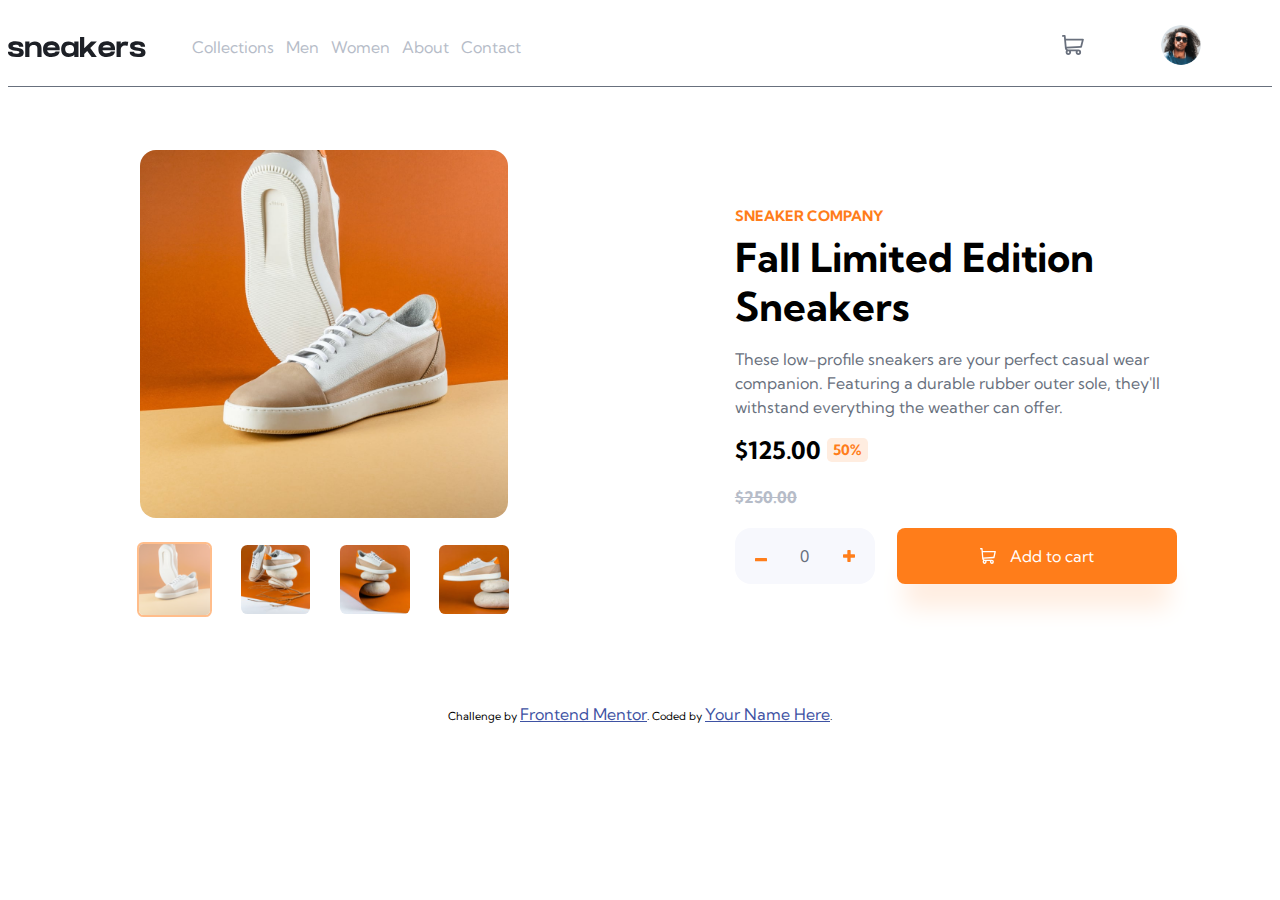
==== commit 81c9359e: "1.6.2022 Commit" ====
--- a/Frontend Mentor - ecommerce-product-page-main/index.html
+++ b/Frontend Mentor - ecommerce-product-page-main/index.html
@@ -44,11 +44,10 @@
               <p>Your cart is empty.</p>
             </div>
             <div class="cartContainerContents">
-              <div>
-                <img src="images/image-product-1-thumbnail.jpg" alt="shoe thumbnail">
-                <p>Fall Limited Edition Sneakers</p>
-                <br>
-                <p>$125.00 x</p><span class = "itemTally"></span> <span class="totalCost"></span>
+              <div class="cartContainerItem">
+                <img id="shoeThumbnail" src="images/image-product-1-thumbnail.jpg" alt="shoe thumbnail">
+                <p class="cartContainerItemTitle">Fall Limited Edition Sneakers</p>
+                <p>$125.00 x <span class = "itemTally"></span> <span class="itemTotalCost"></span></p>
                 <img src="images/icon-delete.svg" alt="Delete item / rubbish bin">
               </div>
               <button class="checkoutButton">Checkout</button>
--- a/Frontend Mentor - ecommerce-product-page-main/styles.css
+++ b/Frontend Mentor - ecommerce-product-page-main/styles.css
@@ -91,11 +91,74 @@
     display: none;
     position: absolute;
     top: 130%;
-    left: -200%;
+    left: -300%;
     align-content: center;
-    border: 1px solid red;
     background-color: white;
     z-index: 1;
+    grid-template-rows: 1fr 4fr;
+    width: 15rem;
+    padding: 20%;
+    align-items: center;
+    border-radius: 0.3rem;
+    box-shadow: 5px 10px 15px -3px hsl(219, 9%, 45%);
+}
+
+.cartContainer p {
+    font-size: 12px;
+    margin: 0;
+}
+
+.itemTally {
+    font-size: 12px;
+}
+
+.itemTotalCost {
+    font-size: 12px;
+    font-weight: bold;
+}
+
+.cartContainerContents {
+    grid-row: 2 / 2;
+    display: grid;
+    grid-template-rows: 1fr 1fr;
+}
+
+.cartContainerItem {
+    display: grid;
+    grid-template-rows: 1fr 1fr;
+    grid-template-columns: 2fr 8fr 1fr;
+    grid-row: 1 / 1;
+    align-items: center;
+    align-items: center;
+    column-gap: 2%;
+    padding: 5% 0;
+}
+
+.cartContainerItem img {
+    grid-area: 1 / 3 / 3 / 3;
+}
+
+.cartContainerItemTitle {
+    grid-area: 1 / 2 / 1 / 2;
+}
+
+#shoeThumbnail {
+    grid-area: 1 / 1 / span 2 / 1;
+    width: fit-content;
+    border-radius: 0.3rem;
+    max-width: 100%;
+    max-height: 100%;
+}
+
+.cartContainerContents button {
+    grid-row: 2 / 2;
+    font-size: 12px;
+    font-weight: bold;
+    color: white;
+    background-color: hsl(26, 100%, 55%);
+    border-radius: 0.3rem;
+    height: 60%;
+    align-self: center;
 }
 
 .avatarImage {
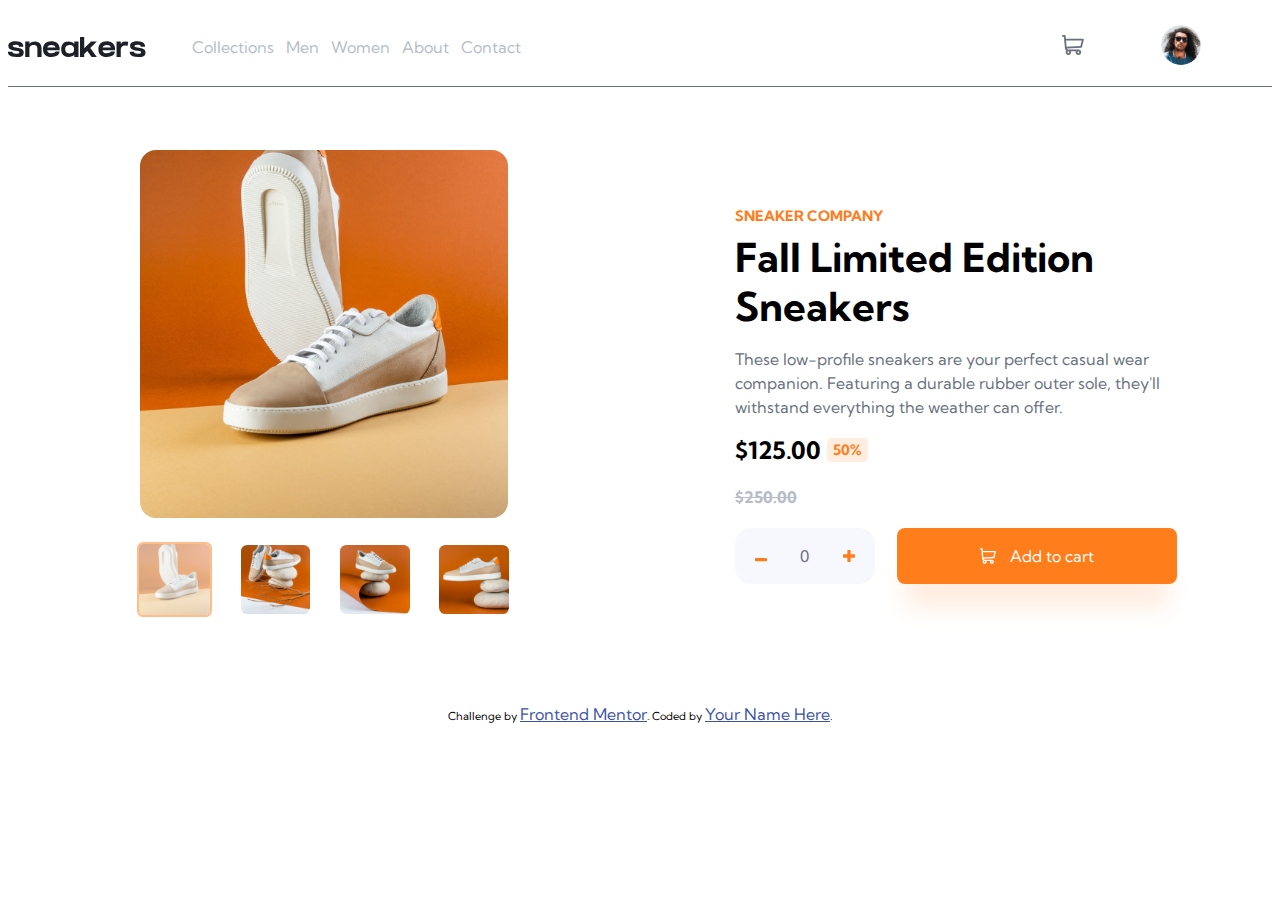
==== commit c4cb6ee9: "3.6.2022 Commit" ====
--- a/Frontend Mentor - ecommerce-product-page-main/index.html
+++ b/Frontend Mentor - ecommerce-product-page-main/index.html
@@ -15,10 +15,14 @@
 <body>
   <header>
     <div class="logoContainer">
+      <img class="hamburgerButton" src="images\icon-menu.svg" alt="side menu button">
       <img class="logoImage" src="images/logo.svg" alt="logo image">
     </div>
     <nav>
       <ul class="navBarLeftList">
+        <li>
+          <img class="exitNavButton" src="images\icon-close.svg" alt="close side nav button">
+        </li>
         <li>
           <button>Collections</button>
         </li>
--- a/Frontend Mentor - ecommerce-product-page-main/styles.css
+++ b/Frontend Mentor - ecommerce-product-page-main/styles.css
@@ -24,6 +24,11 @@
 
 .logoImage {
     display: flex;
+}
+
+.hamburgerButton,
+.exitNavButton {
+    display: none;
 }
 
 nav {
@@ -451,7 +456,84 @@
     transition: 0.1s;
 }
 
-
+/* MOBILE SECTION */
+
+@media only screen and (max-width: 650px) {
+    * {
+        font-size: 12px;
+    }
+    
+    .navBarLeftList {
+        display: none;
+        position: absolute;
+        height: 100%;
+        width: 60%;
+        z-index: 1;
+        flex-direction: column;
+        left: 0;
+        top: 0;
+        background-color: white;
+        padding: 0;
+        margin: 0;
+        align-items: flex-start;
+    }
+
+    .navBarLeftList li {
+        height:fit-content;
+        padding: 5%;
+    }
+
+    .navBarLeftList button {
+        color: black;
+        font-weight: bold;
+    }
+
+    .hamburgerButton {
+        display: flex;
+        margin: 0 10%;
+    }
+
+    .exitNavButton {
+        display: flex;
+        height: 100%;
+    }
+
+    main {
+        display: inline-block;
+    }
+
+    .leftContainerList {
+        display: none;
+    }
+    .leftContainerOuter {
+        padding: 0;
+        width: 100%;
+    }
+
+    .leftContainerInner {
+        display: block;
+    }
+    .mainImage {
+        height: 100%;
+        width: 100%;
+        border-radius: 0;
+        display: flex;
+    }
+
+    .priceContainer {
+        grid-template-rows: 1fr 1fr;
+        grid-template-columns: 1fr;
+        row-gap: 10%;
+    }
+
+    .cartContainer {
+        left: -550%;
+        top: 180%;
+        width: 20rem;
+        height: 15rem;
+    }
+
+}
 
 
 
